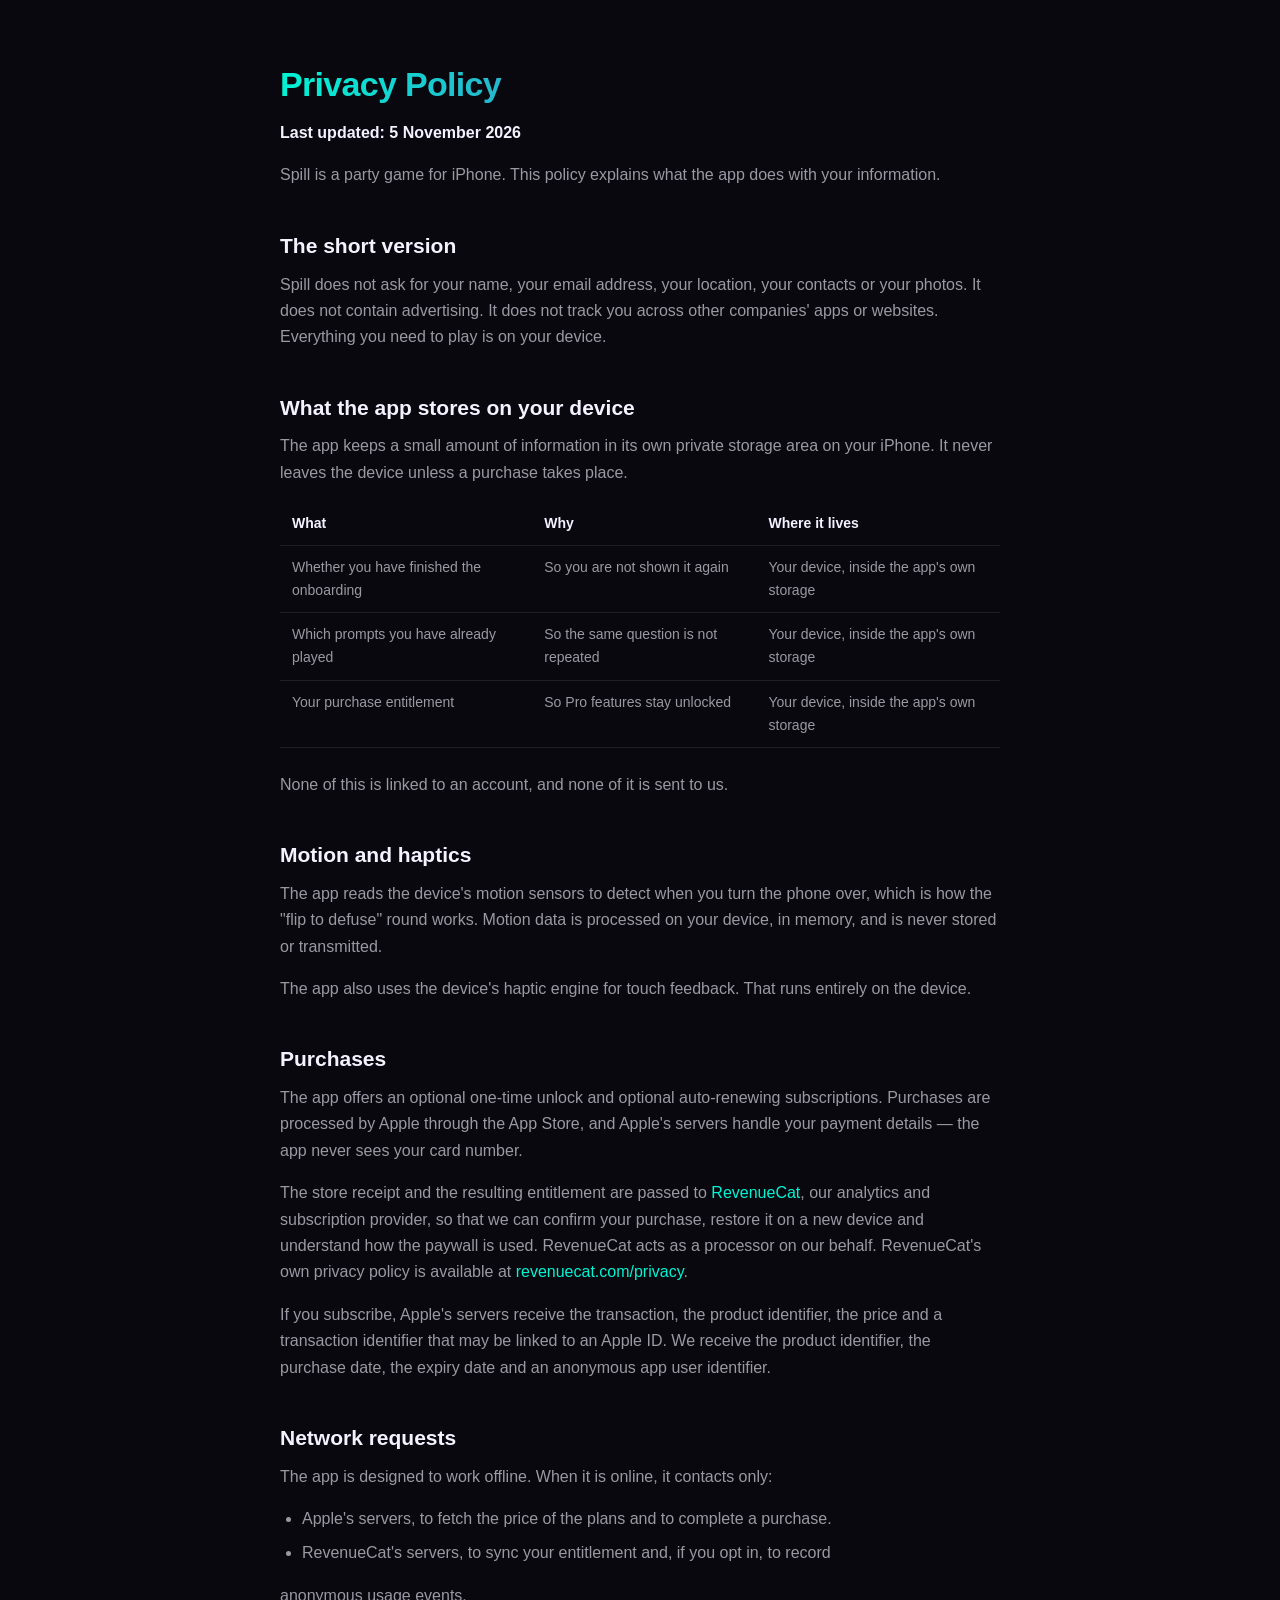
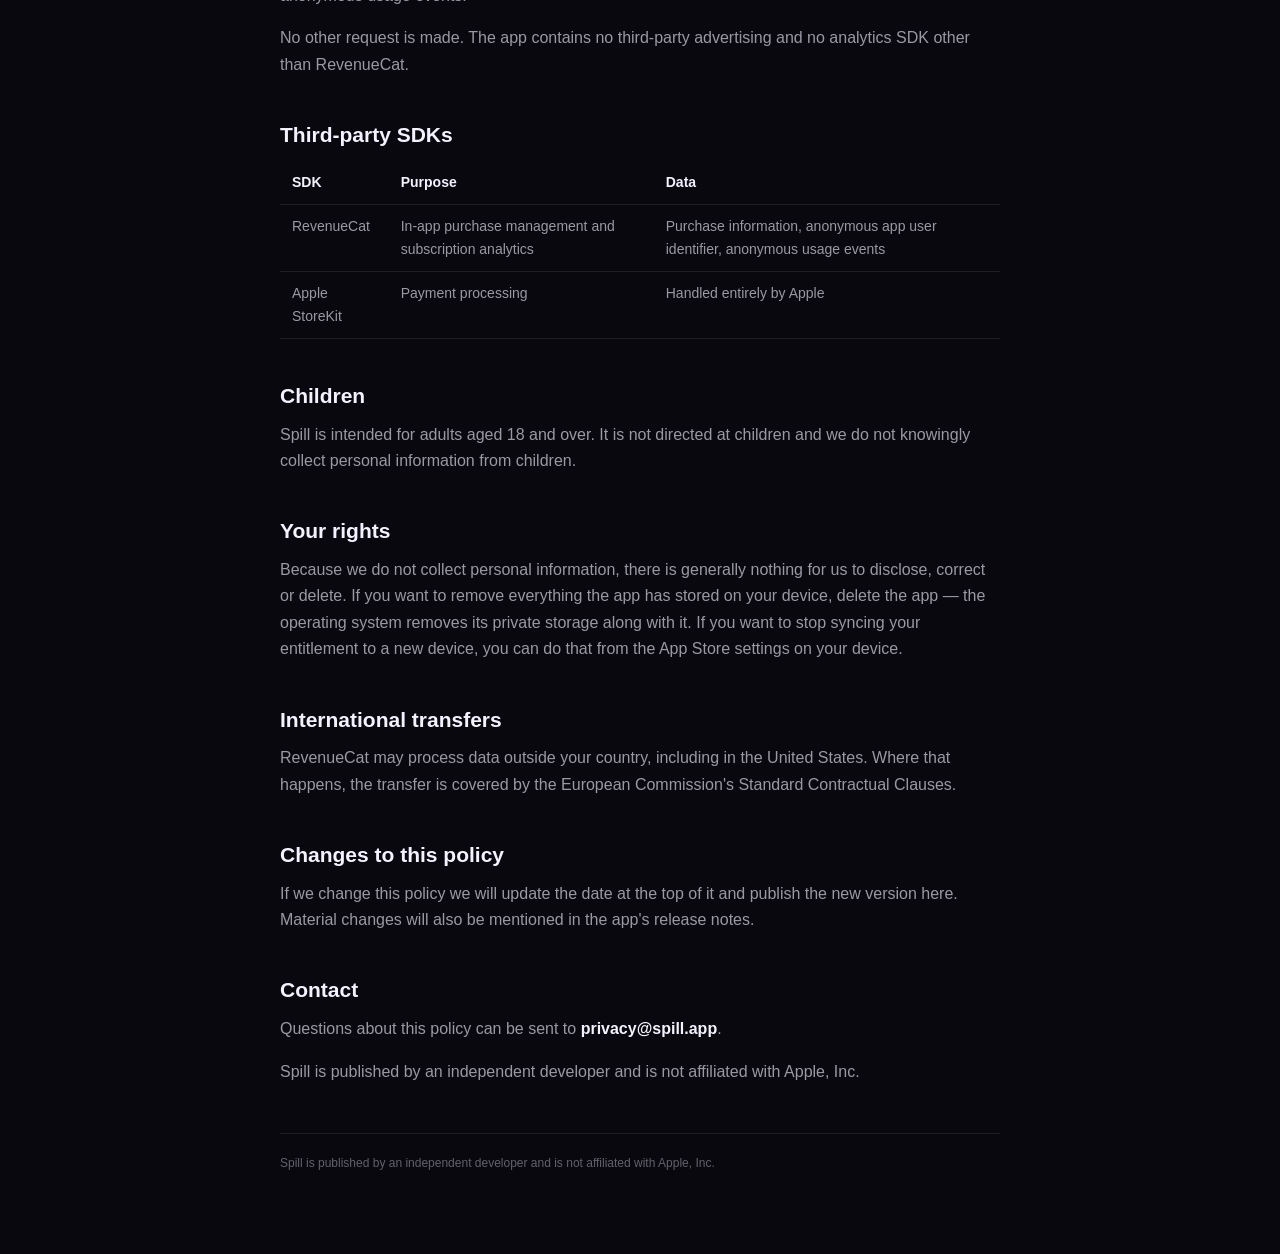
==== privacy.html @ 7ad6b7c3 "Policy site for the App Store listing" ====
<!DOCTYPE html>
<html lang="en">
<head>
<meta charset="utf-8">
<meta name="viewport" content="width=device-width, initial-scale=1">
<title>Privacy Policy — Spill</title>
<meta name="description" content="What Spill stores, what it does not store, and who processes purchases.">
<meta name="apple-mobile-web-app-capable" content="yes">
<meta name="theme-color" content="#09080E">
<link rel="stylesheet" href="style.css">
</head>
<body>
<main>
<h1>Privacy Policy</h1>
<p><strong>Last updated: 5 November 2026</strong></p>
<p>Spill is a party game for iPhone. This policy explains what the app does with your information.</p>
<h2>The short version</h2>
<p>Spill does not ask for your name, your email address, your location, your contacts or your photos. It does not contain advertising. It does not track you across other companies' apps or websites. Everything you need to play is on your device.</p>
<h2>What the app stores on your device</h2>
<p>The app keeps a small amount of information in its own private storage area on your iPhone. It never leaves the device unless a purchase takes place.</p>
<table><thead><tr>
<th>What</th><th>Why</th><th>Where it lives</th>
</tr></thead><tbody>
<tr><td>Whether you have finished the onboarding</td><td>So you are not shown it again</td><td>Your device, inside the app's own storage</td></tr>
<tr><td>Which prompts you have already played</td><td>So the same question is not repeated</td><td>Your device, inside the app's own storage</td></tr>
<tr><td>Your purchase entitlement</td><td>So Pro features stay unlocked</td><td>Your device, inside the app's own storage</td></tr>
</tbody></table>
<p>None of this is linked to an account, and none of it is sent to us.</p>
<h2>Motion and haptics</h2>
<p>The app reads the device's motion sensors to detect when you turn the phone over, which is how the "flip to defuse" round works. Motion data is processed on your device, in memory, and is never stored or transmitted.</p>
<p>The app also uses the device's haptic engine for touch feedback. That runs entirely on the device.</p>
<h2>Purchases</h2>
<p>The app offers an optional one-time unlock and optional auto-renewing subscriptions. Purchases are processed by Apple through the App Store, and Apple's servers handle your payment details — the app never sees your card number.</p>
<p>The store receipt and the resulting entitlement are passed to <a href="https://www.revenuecat.com">RevenueCat</a>, our analytics and subscription provider, so that we can confirm your purchase, restore it on a new device and understand how the paywall is used. RevenueCat acts as a processor on our behalf. RevenueCat's own privacy policy is available at <a href="https://www.revenuecat.com/privacy">revenuecat.com/privacy</a>.</p>
<p>If you subscribe, Apple's servers receive the transaction, the product identifier, the price and a transaction identifier that may be linked to an Apple ID. We receive the product identifier, the purchase date, the expiry date and an anonymous app user identifier.</p>
<h2>Network requests</h2>
<p>The app is designed to work offline. When it is online, it contacts only:</p>
<ul>
<li>Apple's servers, to fetch the price of the plans and to complete a purchase.</li>
<li>RevenueCat's servers, to sync your entitlement and, if you opt in, to record</li>
</ul>
<p>  anonymous usage events.</p>
<p>No other request is made. The app contains no third-party advertising and no analytics SDK other than RevenueCat.</p>
<h2>Third-party SDKs</h2>
<table><thead><tr>
<th>SDK</th><th>Purpose</th><th>Data</th>
</tr></thead><tbody>
<tr><td>RevenueCat</td><td>In-app purchase management and subscription analytics</td><td>Purchase information, anonymous app user identifier, anonymous usage events</td></tr>
<tr><td>Apple StoreKit</td><td>Payment processing</td><td>Handled entirely by Apple</td></tr>
</tbody></table>
<h2>Children</h2>
<p>Spill is intended for adults aged 18 and over. It is not directed at children and we do not knowingly collect personal information from children.</p>
<h2>Your rights</h2>
<p>Because we do not collect personal information, there is generally nothing for us to disclose, correct or delete. If you want to remove everything the app has stored on your device, delete the app — the operating system removes its private storage along with it. If you want to stop syncing your entitlement to a new device, you can do that from the App Store settings on your device.</p>
<h2>International transfers</h2>
<p>RevenueCat may process data outside your country, including in the United States. Where that happens, the transfer is covered by the European Commission's Standard Contractual Clauses.</p>
<h2>Changes to this policy</h2>
<p>If we change this policy we will update the date at the top of it and publish the new version here. Material changes will also be mentioned in the app's release notes.</p>
<h2>Contact</h2>
<p>Questions about this policy can be sent to <strong>privacy@spill.app</strong>.</p>
<p>Spill is published by an independent developer and is not affiliated with Apple, Inc.</p>
</main>
<footer>
<p>Spill is published by an independent developer and is not affiliated with Apple, Inc.</p>
</footer>
</body>
</html>
---- style.css ----
:root {
    color-scheme: dark;
    --bg: #09080e;
    --surface: #141122;
    --text: #f4f2ff;
    --muted: rgba(244, 242, 255, 0.62);
    --accent: #00f5d4;
}

* { box-sizing: border-box; }

body {
    margin: 0;
    padding: 0 20px 64px;
    background: var(--bg);
    color: var(--text);
    font: 16px/1.65 -apple-system, BlinkMacSystemFont, "SF Pro Text", "Helvetica Neue", sans-serif;
    -webkit-text-size-adjust: 100%;
}

main { max-width: 720px; margin: 0 auto; }

h1 {
    font-size: 34px;
    font-weight: 800;
    letter-spacing: -0.02em;
    margin: 56px 0 8px;
    background: linear-gradient(100deg, #00f5d4, #7b2cbf);
    -webkit-background-clip: text;
    background-clip: text;
    color: transparent;
}

h2 {
    font-size: 21px;
    font-weight: 700;
    margin: 40px 0 8px;
    color: var(--text);
}

h3 {
    font-size: 16px;
    font-weight: 700;
    margin: 28px 0 6px;
    color: var(--muted);
    text-transform: uppercase;
    letter-spacing: 0.06em;
}

p { margin: 0 0 16px; color: var(--muted); }
strong { color: var(--text); }
code {
    background: rgba(255, 255, 255, 0.07);
    padding: 2px 6px;
    border-radius: 6px;
    font-size: 0.9em;
}

a { color: var(--accent); text-decoration: none; }
a:hover { text-decoration: underline; }

ul { margin: 0 0 16px; padding-left: 22px; color: var(--muted); }
li { margin: 0 0 8px; }

table {
    width: 100%;
    border-collapse: collapse;
    margin: 0 0 24px;
    font-size: 14px;
}

th, td {
    text-align: left;
    padding: 10px 12px;
    border-bottom: 1px solid rgba(255, 255, 255, 0.09);
    vertical-align: top;
}

th { color: var(--text); font-weight: 650; }
td { color: var(--muted); }

footer {
    max-width: 720px;
    margin: 48px auto 0;
    padding-top: 20px;
    border-top: 1px solid rgba(255, 255, 255, 0.09);
}

footer p { font-size: 12px; color: rgba(244, 242, 255, 0.38); }
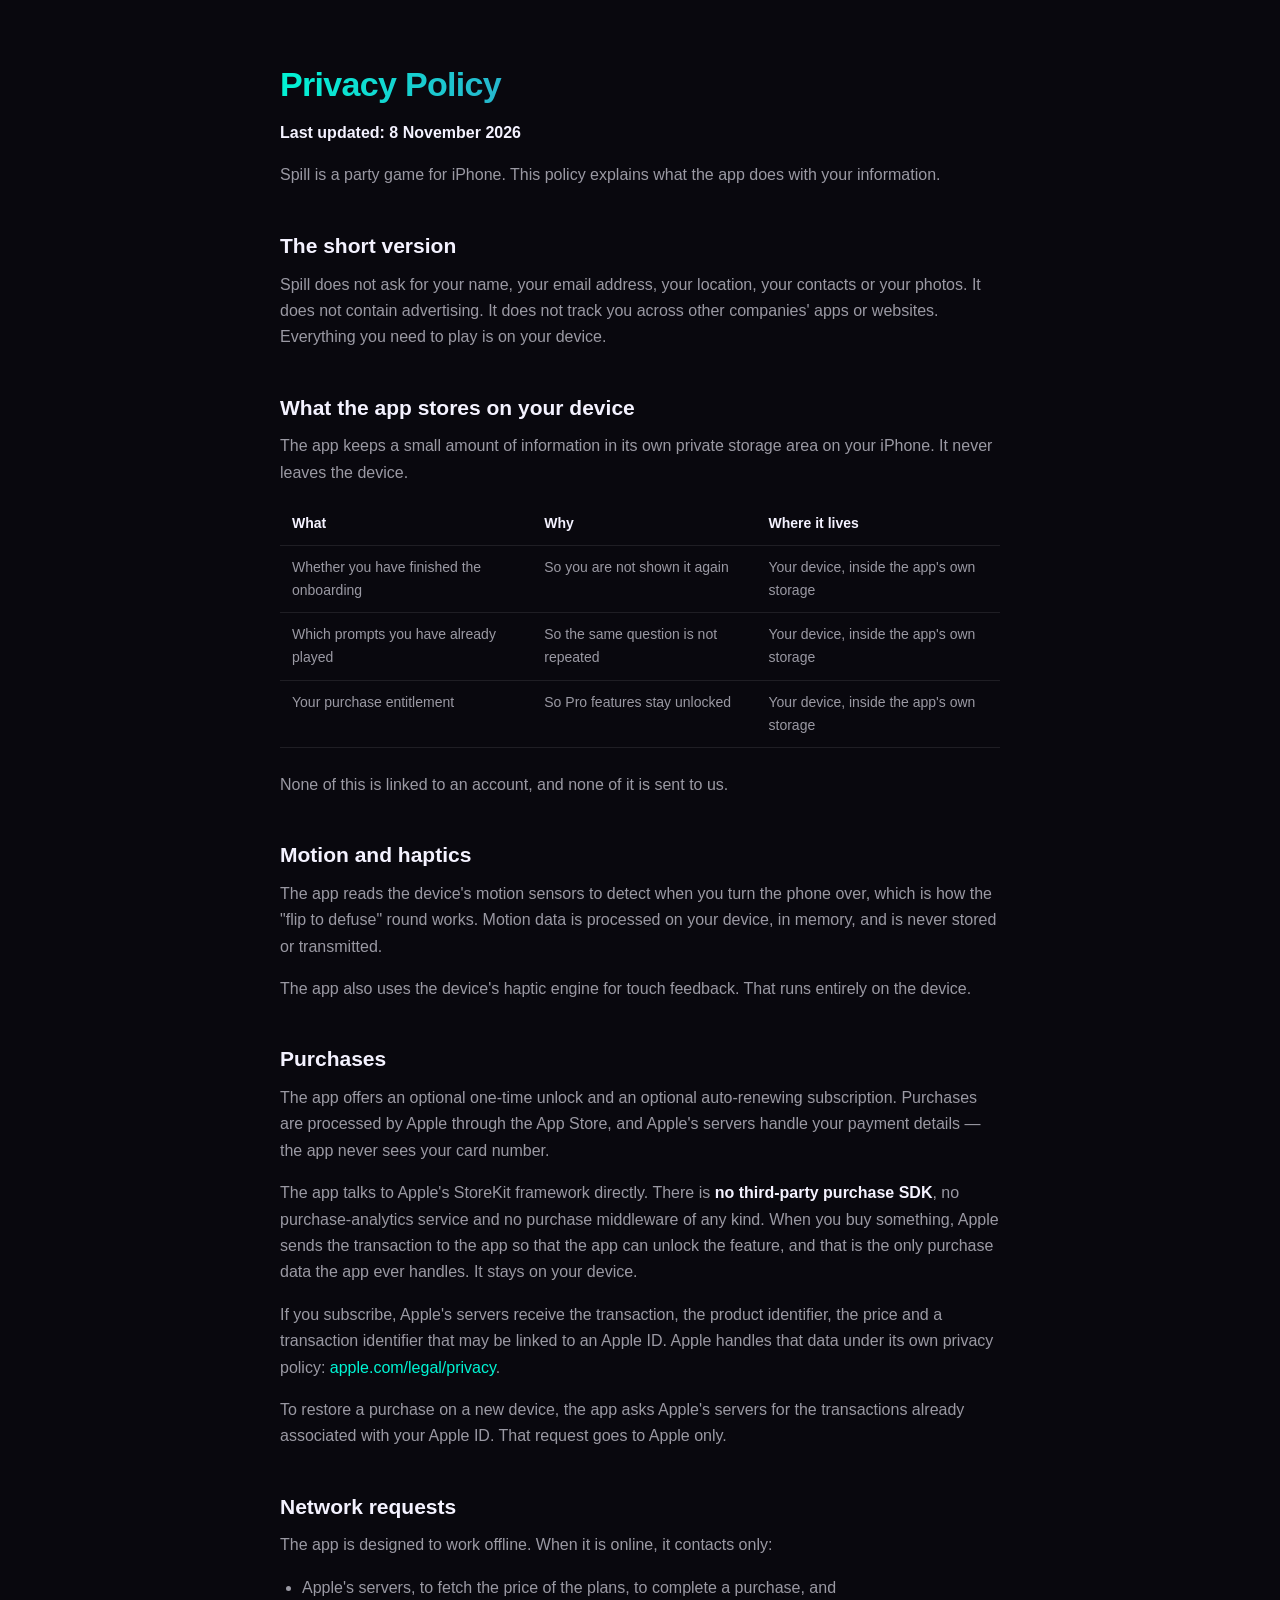
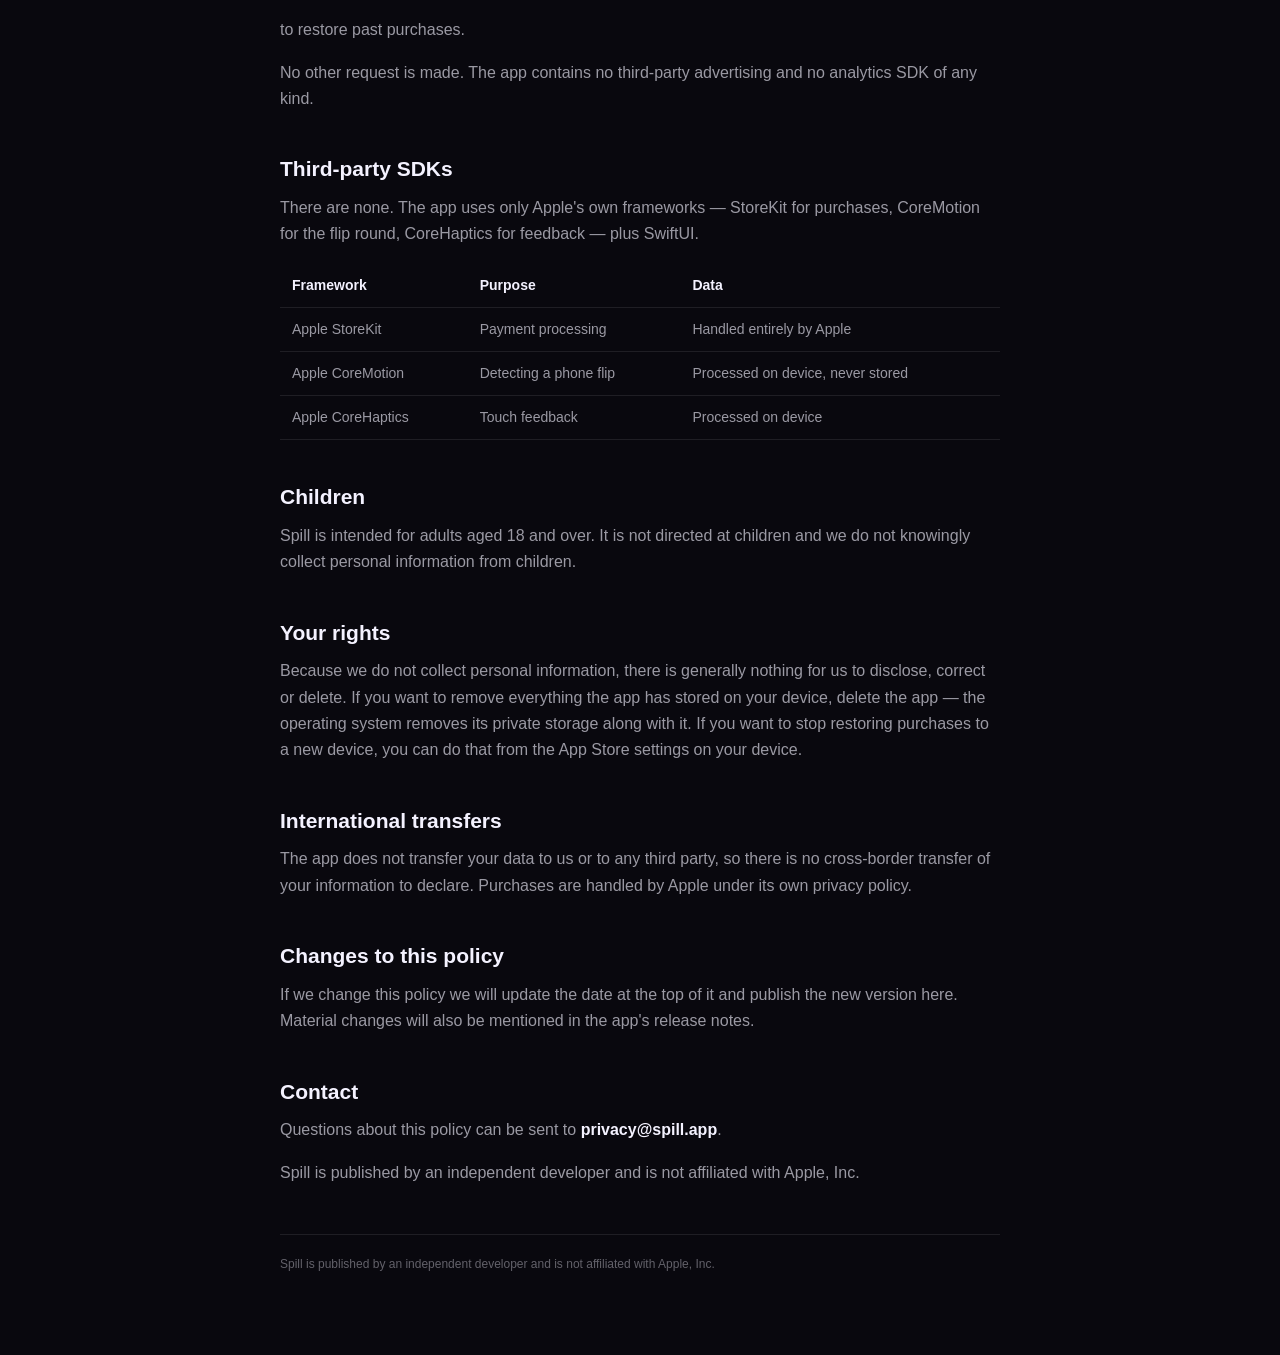
==== commit 035754de: "Update the policy site" ====
--- a/privacy.html
+++ b/privacy.html
@@ -12,12 +12,12 @@
 <body>
 <main>
 <h1>Privacy Policy</h1>
-<p><strong>Last updated: 5 November 2026</strong></p>
+<p><strong>Last updated: 8 November 2026</strong></p>
 <p>Spill is a party game for iPhone. This policy explains what the app does with your information.</p>
 <h2>The short version</h2>
 <p>Spill does not ask for your name, your email address, your location, your contacts or your photos. It does not contain advertising. It does not track you across other companies' apps or websites. Everything you need to play is on your device.</p>
 <h2>What the app stores on your device</h2>
-<p>The app keeps a small amount of information in its own private storage area on your iPhone. It never leaves the device unless a purchase takes place.</p>
+<p>The app keeps a small amount of information in its own private storage area on your iPhone. It never leaves the device.</p>
 <table><thead><tr>
 <th>What</th><th>Why</th><th>Where it lives</th>
 </tr></thead><tbody>
@@ -30,30 +30,32 @@
 <p>The app reads the device's motion sensors to detect when you turn the phone over, which is how the "flip to defuse" round works. Motion data is processed on your device, in memory, and is never stored or transmitted.</p>
 <p>The app also uses the device's haptic engine for touch feedback. That runs entirely on the device.</p>
 <h2>Purchases</h2>
-<p>The app offers an optional one-time unlock and optional auto-renewing subscriptions. Purchases are processed by Apple through the App Store, and Apple's servers handle your payment details — the app never sees your card number.</p>
-<p>The store receipt and the resulting entitlement are passed to <a href="https://www.revenuecat.com">RevenueCat</a>, our analytics and subscription provider, so that we can confirm your purchase, restore it on a new device and understand how the paywall is used. RevenueCat acts as a processor on our behalf. RevenueCat's own privacy policy is available at <a href="https://www.revenuecat.com/privacy">revenuecat.com/privacy</a>.</p>
-<p>If you subscribe, Apple's servers receive the transaction, the product identifier, the price and a transaction identifier that may be linked to an Apple ID. We receive the product identifier, the purchase date, the expiry date and an anonymous app user identifier.</p>
+<p>The app offers an optional one-time unlock and an optional auto-renewing subscription. Purchases are processed by Apple through the App Store, and Apple's servers handle your payment details — the app never sees your card number.</p>
+<p>The app talks to Apple's StoreKit framework directly. There is <strong>no third-party purchase SDK</strong>, no purchase-analytics service and no purchase middleware of any kind. When you buy something, Apple sends the transaction to the app so that the app can unlock the feature, and that is the only purchase data the app ever handles. It stays on your device.</p>
+<p>If you subscribe, Apple's servers receive the transaction, the product identifier, the price and a transaction identifier that may be linked to an Apple ID. Apple handles that data under its own privacy policy: <a href="https://www.apple.com/legal/privacy/">apple.com/legal/privacy</a>.</p>
+<p>To restore a purchase on a new device, the app asks Apple's servers for the transactions already associated with your Apple ID. That request goes to Apple only.</p>
 <h2>Network requests</h2>
 <p>The app is designed to work offline. When it is online, it contacts only:</p>
 <ul>
-<li>Apple's servers, to fetch the price of the plans and to complete a purchase.</li>
-<li>RevenueCat's servers, to sync your entitlement and, if you opt in, to record</li>
+<li>Apple's servers, to fetch the price of the plans, to complete a purchase, and</li>
 </ul>
-<p>  anonymous usage events.</p>
-<p>No other request is made. The app contains no third-party advertising and no analytics SDK other than RevenueCat.</p>
+<p>  to restore past purchases.</p>
+<p>No other request is made. The app contains no third-party advertising and no analytics SDK of any kind.</p>
 <h2>Third-party SDKs</h2>
+<p>There are none. The app uses only Apple's own frameworks — StoreKit for purchases, CoreMotion for the flip round, CoreHaptics for feedback — plus SwiftUI.</p>
 <table><thead><tr>
-<th>SDK</th><th>Purpose</th><th>Data</th>
+<th>Framework</th><th>Purpose</th><th>Data</th>
 </tr></thead><tbody>
-<tr><td>RevenueCat</td><td>In-app purchase management and subscription analytics</td><td>Purchase information, anonymous app user identifier, anonymous usage events</td></tr>
 <tr><td>Apple StoreKit</td><td>Payment processing</td><td>Handled entirely by Apple</td></tr>
+<tr><td>Apple CoreMotion</td><td>Detecting a phone flip</td><td>Processed on device, never stored</td></tr>
+<tr><td>Apple CoreHaptics</td><td>Touch feedback</td><td>Processed on device</td></tr>
 </tbody></table>
 <h2>Children</h2>
 <p>Spill is intended for adults aged 18 and over. It is not directed at children and we do not knowingly collect personal information from children.</p>
 <h2>Your rights</h2>
-<p>Because we do not collect personal information, there is generally nothing for us to disclose, correct or delete. If you want to remove everything the app has stored on your device, delete the app — the operating system removes its private storage along with it. If you want to stop syncing your entitlement to a new device, you can do that from the App Store settings on your device.</p>
+<p>Because we do not collect personal information, there is generally nothing for us to disclose, correct or delete. If you want to remove everything the app has stored on your device, delete the app — the operating system removes its private storage along with it. If you want to stop restoring purchases to a new device, you can do that from the App Store settings on your device.</p>
 <h2>International transfers</h2>
-<p>RevenueCat may process data outside your country, including in the United States. Where that happens, the transfer is covered by the European Commission's Standard Contractual Clauses.</p>
+<p>The app does not transfer your data to us or to any third party, so there is no cross-border transfer of your information to declare. Purchases are handled by Apple under its own privacy policy.</p>
 <h2>Changes to this policy</h2>
 <p>If we change this policy we will update the date at the top of it and publish the new version here. Material changes will also be mentioned in the app's release notes.</p>
 <h2>Contact</h2>
--- a/style.css
+++ b/style.css
@@ -87,3 +87,34 @@
 }
 
 footer p { font-size: 12px; color: rgba(244, 242, 255, 0.38); }
+
+/* The landing page */
+.landing { padding-top: 48px; }
+.landing .tagline { font-size: 18px; line-height: 1.55; margin-bottom: 28px; }
+
+.cta {
+    display: block;
+    text-align: center;
+    padding: 16px 24px;
+    border-radius: 16px;
+    background: linear-gradient(100deg, #00f5d4, #7b2cbf);
+    color: #09080e;
+    font-weight: 800;
+    letter-spacing: 0.01em;
+    margin-bottom: 44px;
+}
+.cta:hover { text-decoration: none; }
+
+.landing ul.cards { list-style: none; padding: 0; margin: 0 0 36px; }
+.landing ul.cards li {
+    background: rgba(255, 255, 255, 0.05);
+    border-radius: 14px;
+    padding: 14px 16px;
+    margin-bottom: 10px;
+}
+.landing ul.cards strong { display: block; font-size: 16px; }
+.landing ul.cards span { font-size: 14px; color: rgba(244, 242, 255, 0.6); }
+
+.landing ul.plain li { margin-bottom: 8px; }
+
+.landing .legal { font-size: 13px; margin-top: 40px; }
